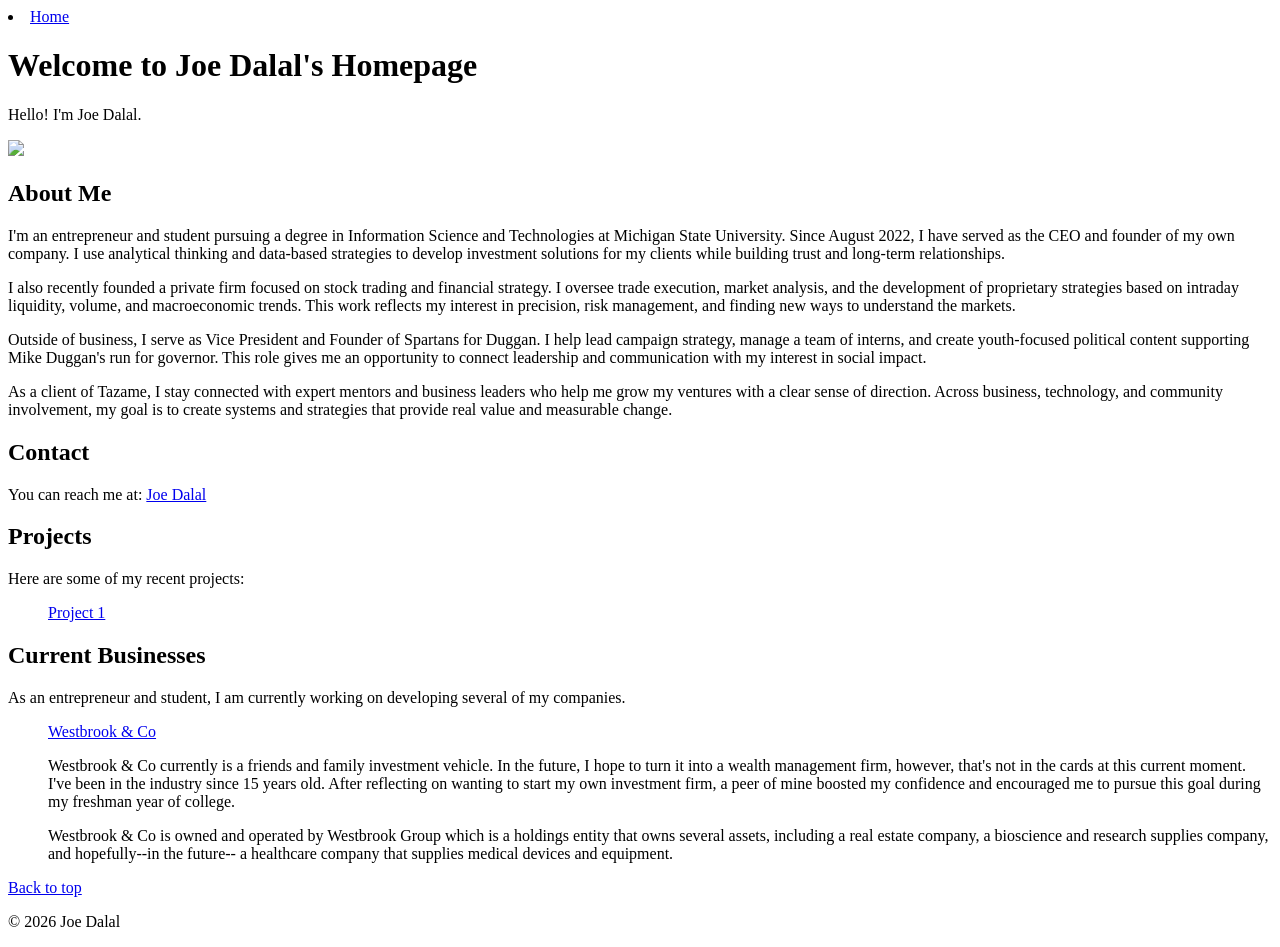
==== index.html @ c8219508 "Add index.html file with initial portfolio content and structure. Netlify doesnt read files in folde" ====
<!DOCTYPE html>
<html lang="en">
<head>
    <meta charset="UTF-8">
    <meta name="viewport" content="width=device-width, initial-scale=1.0">
    <meta name="description" content="Joseph Dalal's student portfolio, featuring web design coursework and projects.">
    <title>Joe Dalal - Homepage</title>
</head>
<body>
    <header>
        <nav class="nav" id="intro">
            <div class="nav navbar">
                <div class="nav navbar links">
                    <li><a href="index.html">Home</a></li>
                </div>
            </div>
        </nav>

        <h1>Welcome to Joe Dalal's Homepage</h1>
    </header>

    <main>
        <section>
            <p>Hello! I'm Joe Dalal.</p>
            <img src="https://media.licdn.com/dms/image/v2/D5603AQGx5JPqGQm-_g/profile-displayphoto-shrink_200_200/profile-displayphoto-shrink_200_200/0/1701461171084?e=2147483647&v=beta&t=WghY-VVhK-2vonk13l8CIzff0tDoxIor9xdlxPy_VSw" />
            <div class="about">
                <h1>About Me</h1>
                <p>I'm an entrepreneur and student pursuing a degree in Information Science and Technologies at Michigan State University. Since <time datetime="2022-08">August 2022</time>, I have served as the CEO and founder of my own company. I use analytical thinking and data-based strategies to develop investment solutions for my clients while building trust and long-term relationships.</p>
                <p>I also recently founded a private firm focused on stock trading and financial strategy. I oversee trade execution, market analysis, and the development of proprietary strategies based on intraday liquidity, volume, and macroeconomic trends. This work reflects my interest in precision, risk management, and finding new ways to understand the markets.</p>
                <p>Outside of business, I serve as Vice President and Founder of Spartans for Duggan. I help lead campaign strategy, manage a team of interns, and create youth-focused political content supporting Mike Duggan's run for governor. This role gives me an opportunity to connect leadership and communication with my interest in social impact.</p>
                <p>As a client of Tazame, I stay connected with expert mentors and business leaders who help me grow my ventures with a clear sense of direction. Across business, technology, and community involvement, my goal is to create systems and strategies that provide real value and measurable change.</p>      
            </div>
        </section>

        <section>
            <h2>Contact</h2>
            <p>You can reach me at: <a href="https://linkedin.com/in/joedalal">Joe Dalal</a></p>
        </section>

        <section aria-labelledby="project-heading">
            <h2>Projects</h2>
            <p>Here are some of my recent projects:</p>
            <ul>
                <article>
                    <p><a href="https://joedalal.netlify.app">Project 1</a></p>
                </article>
            </ul>
        </section>

        <section aria-labelledby="business-heading">
            <h2>Current Businesses</h2>
            <p>As an entrepreneur and student, I am currently working on developing several of my companies.</p>
            <ul>
                <article>
                    <p><a href="https://westbrookfund.com">Westbrook & Co</a></p>
                    <p>Westbrook & Co currently is a friends and family investment vehicle. In the future, I hope to turn it into a wealth management firm, however, that's not in the cards at this current moment. I've been in the industry since 15 years old. After reflecting on wanting to start my own investment firm, a peer of mine boosted my confidence and encouraged me to pursue this goal during my freshman year of college.</p>
                    <p>Westbrook & Co is owned and operated by Westbrook Group which is a holdings entity that owns several assets, including a real estate company, a bioscience and research supplies company, and hopefully--in the future-- a healthcare company that supplies medical devices and equipment. </p>
                </article>
            </ul>
        </section>
    </main> 


    <footer>
        <p><a href="#intro">Back to top</a></p>
        <p>&copy; 2026 Joe Dalal</p>
    </footer>
</body>
</html>
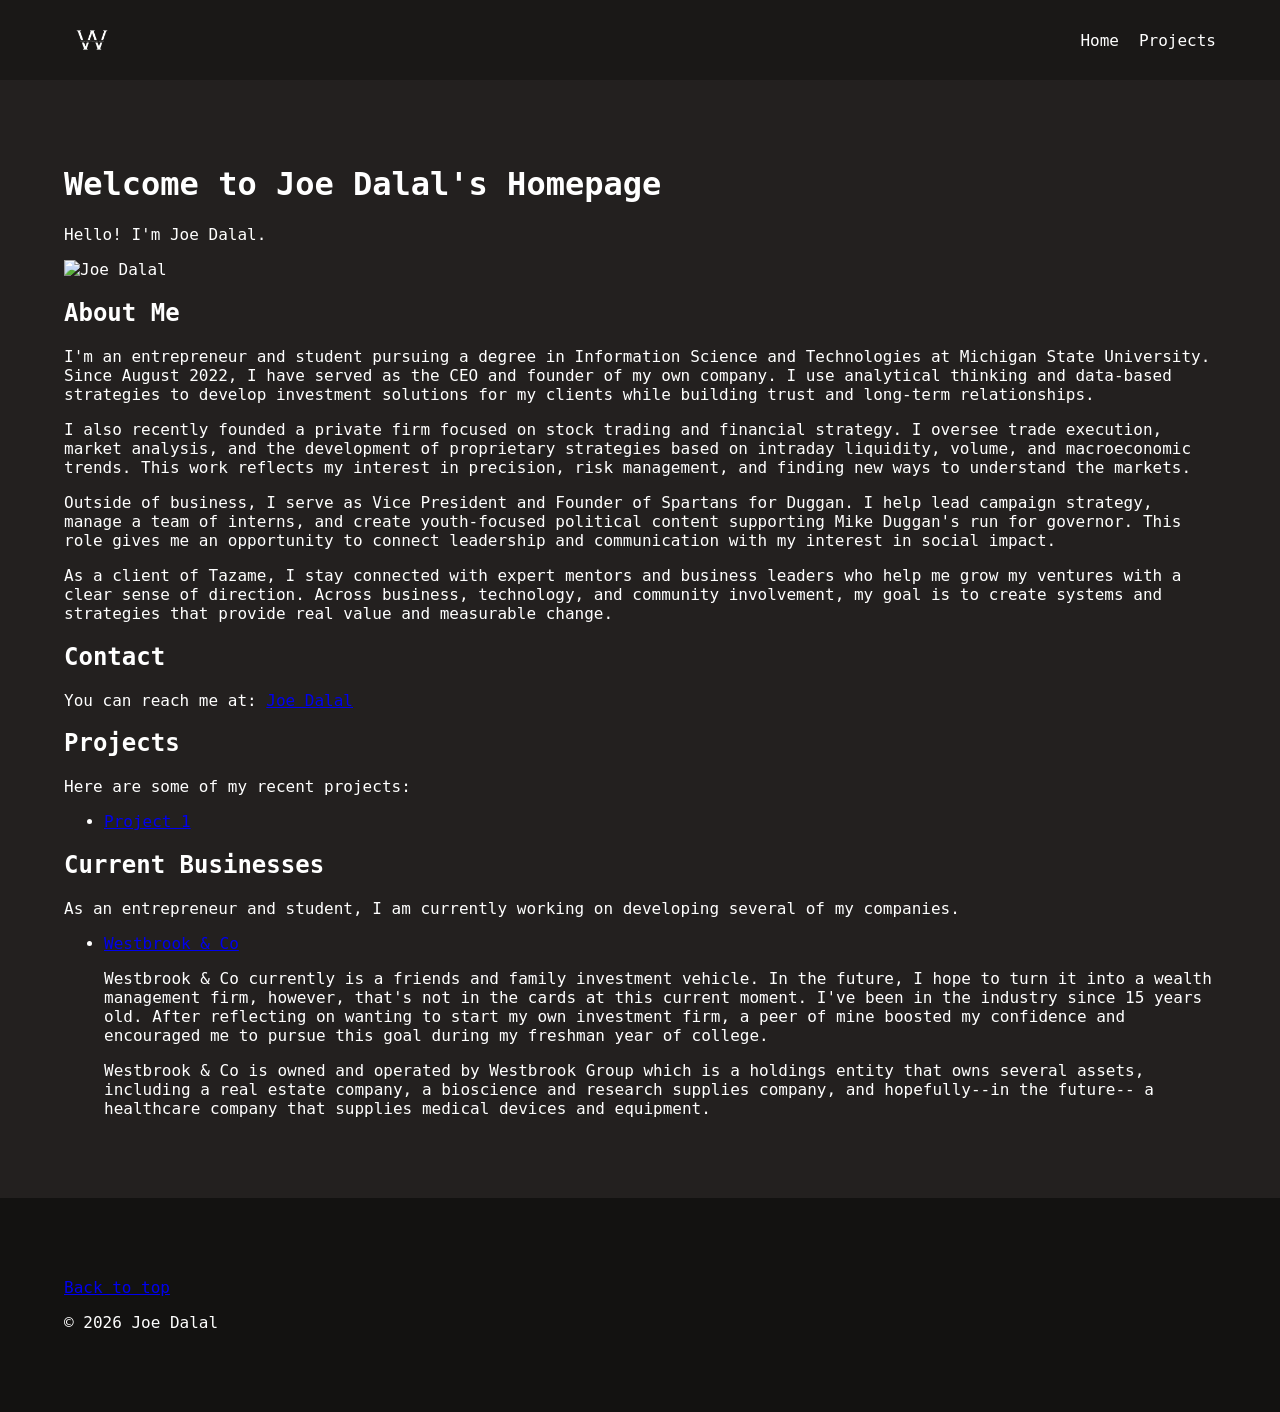
==== commit 53f2330e: "Refactor code structure for improved readability and maintainability" ====
--- a/index.html
+++ b/index.html
@@ -4,27 +4,30 @@
     <meta charset="UTF-8">
     <meta name="viewport" content="width=device-width, initial-scale=1.0">
     <meta name="description" content="Joseph Dalal's student portfolio, featuring web design coursework and projects.">
+    <link rel="stylesheet" href="web/css/global.css">
     <title>Joe Dalal - Homepage</title>
 </head>
 <body>
     <header>
-        <nav class="nav" id="intro">
-            <div class="nav navbar">
-                <div class="nav navbar links">
-                    <li><a href="index.html">Home</a></li>
-                </div>
+        <nav id="intro">
+            <div class="logo">
+                <img alt="Joe Dalal logo" src="public/assets/branding/logo.png" />
+            </div>
+            <div class="nav links">
+                <span onClick="location.href='index.html'">Home</span>
+                <span onClick="location.href='#projects'">Projects</span>
             </div>
         </nav>
-
-        <h1>Welcome to Joe Dalal's Homepage</h1>
     </header>
 
-    <main>
+            
+    <main>  
+        <h1>Welcome to Joe Dalal's Homepage</h1>
         <section>
             <p>Hello! I'm Joe Dalal.</p>
-            <img src="https://media.licdn.com/dms/image/v2/D5603AQGx5JPqGQm-_g/profile-displayphoto-shrink_200_200/profile-displayphoto-shrink_200_200/0/1701461171084?e=2147483647&v=beta&t=WghY-VVhK-2vonk13l8CIzff0tDoxIor9xdlxPy_VSw" />
+            <img alt="Joe Dalal" src="https://media.licdn.com/dms/image/v2/D5603AQGx5JPqGQm-_g/profile-displayphoto-shrink_200_200/profile-displayphoto-shrink_200_200/0/1701461171084?e=2147483647&v=beta&t=WghY-VVhK-2vonk13l8CIzff0tDoxIor9xdlxPy_VSw" />
             <div class="about">
-                <h1>About Me</h1>
+                <h2>About Me</h2>
                 <p>I'm an entrepreneur and student pursuing a degree in Information Science and Technologies at Michigan State University. Since <time datetime="2022-08">August 2022</time>, I have served as the CEO and founder of my own company. I use analytical thinking and data-based strategies to develop investment solutions for my clients while building trust and long-term relationships.</p>
                 <p>I also recently founded a private firm focused on stock trading and financial strategy. I oversee trade execution, market analysis, and the development of proprietary strategies based on intraday liquidity, volume, and macroeconomic trends. This work reflects my interest in precision, risk management, and finding new ways to understand the markets.</p>
                 <p>Outside of business, I serve as Vice President and Founder of Spartans for Duggan. I help lead campaign strategy, manage a team of interns, and create youth-focused political content supporting Mike Duggan's run for governor. This role gives me an opportunity to connect leadership and communication with my interest in social impact.</p>
@@ -40,23 +43,22 @@
         <section aria-labelledby="project-heading">
             <h2>Projects</h2>
             <p>Here are some of my recent projects:</p>
-            <ul>
                 <article>
-                    <p><a href="https://joedalal.netlify.app">Project 1</a></p>
+                    <ul><li><a href="https://joedalal.netlify.app">Project 1</a></li></ul>
                 </article>
-            </ul>
+
         </section>
 
-        <section aria-labelledby="business-heading">
+        <section aria-labelledby="business-heading" id="projects">
             <h2>Current Businesses</h2>
             <p>As an entrepreneur and student, I am currently working on developing several of my companies.</p>
-            <ul>
                 <article>
-                    <p><a href="https://westbrookfund.com">Westbrook & Co</a></p>
-                    <p>Westbrook & Co currently is a friends and family investment vehicle. In the future, I hope to turn it into a wealth management firm, however, that's not in the cards at this current moment. I've been in the industry since 15 years old. After reflecting on wanting to start my own investment firm, a peer of mine boosted my confidence and encouraged me to pursue this goal during my freshman year of college.</p>
-                    <p>Westbrook & Co is owned and operated by Westbrook Group which is a holdings entity that owns several assets, including a real estate company, a bioscience and research supplies company, and hopefully--in the future-- a healthcare company that supplies medical devices and equipment. </p>
+                    <ul><li>
+                        <p><a href="https://westbrookfund.com">Westbrook & Co</a></p>
+                        <p>Westbrook & Co currently is a friends and family investment vehicle. In the future, I hope to turn it into a wealth management firm, however, that's not in the cards at this current moment. I've been in the industry since 15 years old. After reflecting on wanting to start my own investment firm, a peer of mine boosted my confidence and encouraged me to pursue this goal during my freshman year of college.</p>
+                        <p>Westbrook & Co is owned and operated by Westbrook Group which is a holdings entity that owns several assets, including a real estate company, a bioscience and research supplies company, and hopefully--in the future-- a healthcare company that supplies medical devices and equipment. </p>
+                    </li></ul>
                 </article>
-            </ul>
         </section>
     </main> 
 
--- a/web/css/global.css
+++ b/web/css/global.css
@@ -0,0 +1,45 @@
+body {
+    background-color: #23201f;
+    color: white;
+    margin: 0;
+    font-family: 'Monospace', sans-serif;
+}
+
+main {
+    padding: 5%;
+}
+
+footer {
+    padding: 5%;
+    background-color: #131211;
+}
+
+nav {
+    background-color: #1a1817;
+    display: flex;
+    height: 80px;
+    justify-content: space-between;
+    padding: 0 5%;
+    align-items: center;
+}
+
+.logo img {
+    display: block;
+    height: 56px;
+    width: auto;
+}
+
+.nav.links {
+    display: flex;
+    justify-content: space-between;
+    gap: 20px;
+    color: white;
+}
+
+.nav.links span:hover {
+    color: #56504e;
+}
+
+.nav.links span {
+    cursor: pointer;
+}
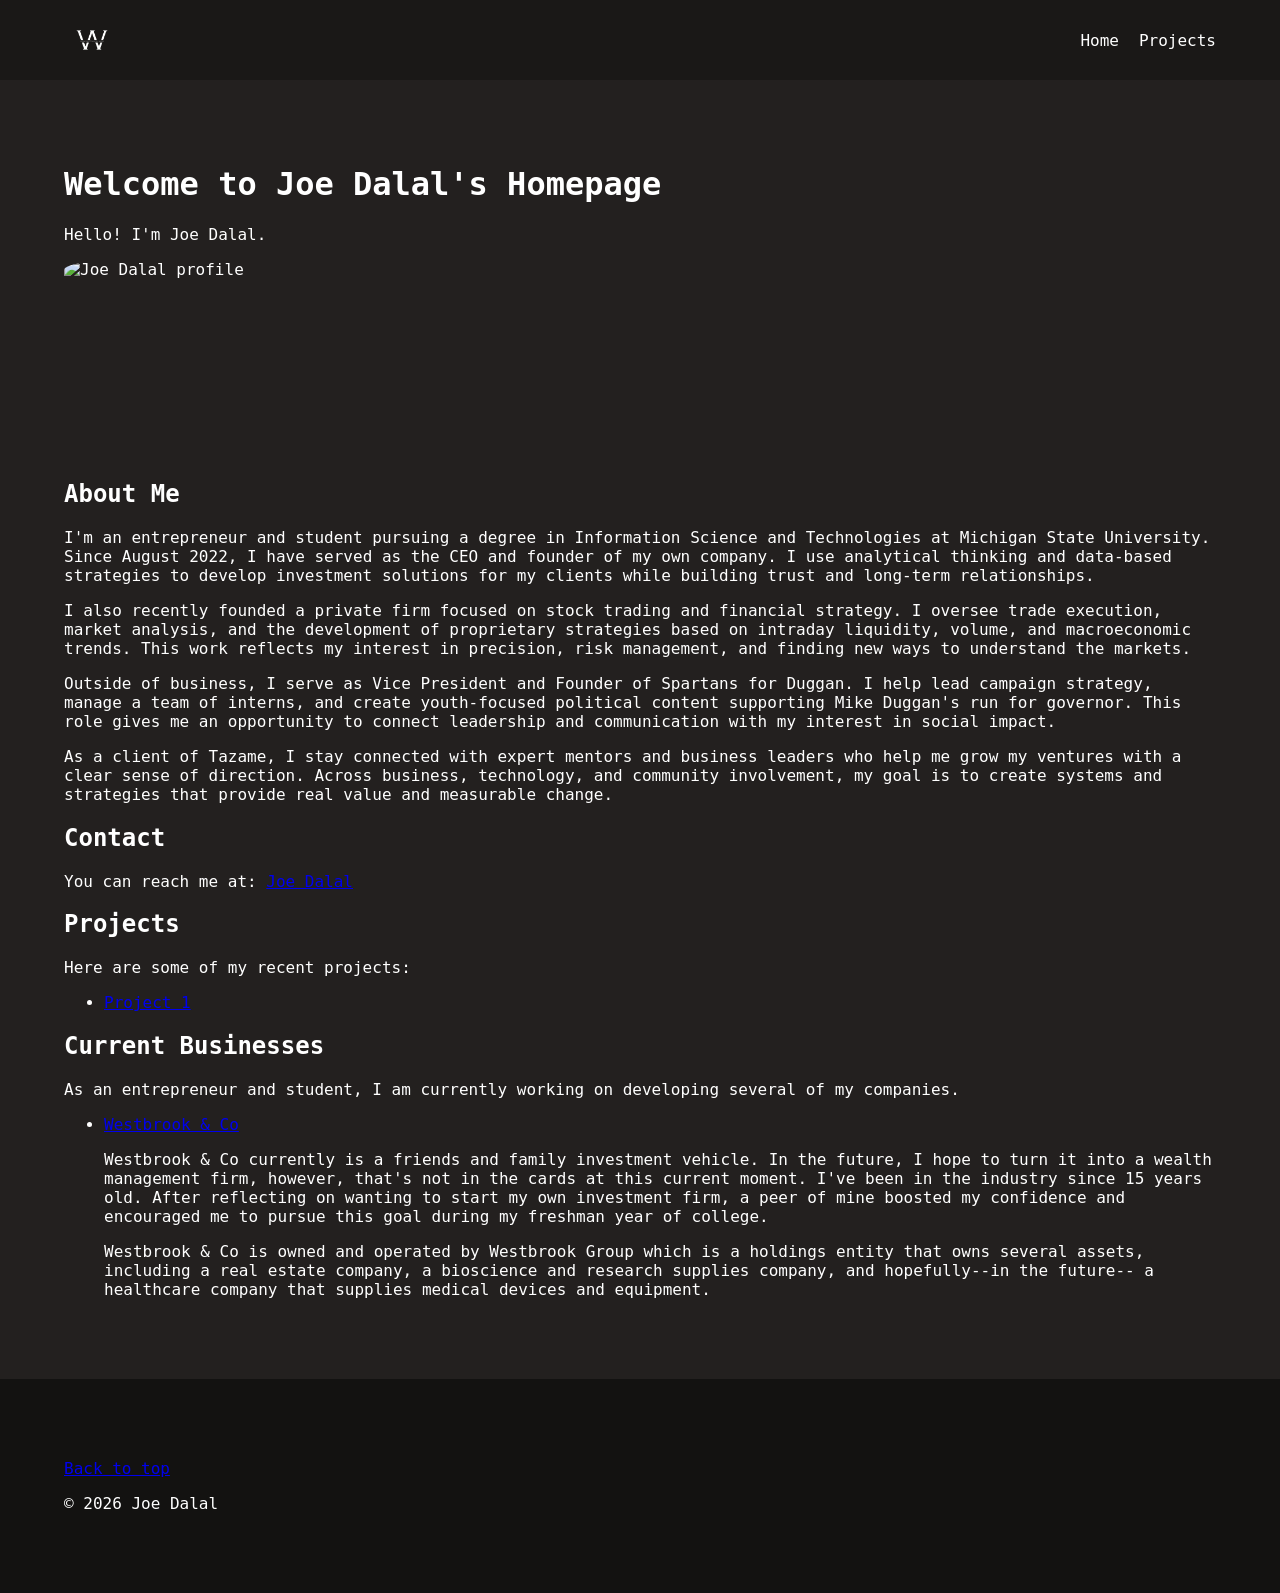
==== commit e737f221: "Enhance portfolio layout and improved profile image styling" ====
--- a/index.html
+++ b/index.html
@@ -25,7 +25,9 @@
         <h1>Welcome to Joe Dalal's Homepage</h1>
         <section>
             <p>Hello! I'm Joe Dalal.</p>
-            <img alt="Joe Dalal" src="https://media.licdn.com/dms/image/v2/D5603AQGx5JPqGQm-_g/profile-displayphoto-shrink_200_200/profile-displayphoto-shrink_200_200/0/1701461171084?e=2147483647&v=beta&t=WghY-VVhK-2vonk13l8CIzff0tDoxIor9xdlxPy_VSw" />
+            <div class="profile">
+                <img alt="Joe Dalal profile" src="https://media.licdn.com/dms/image/v2/D5603AQGx5JPqGQm-_g/profile-displayphoto-shrink_200_200/profile-displayphoto-shrink_200_200/0/1701461171084?e=2147483647&v=beta&t=WghY-VVhK-2vonk13l8CIzff0tDoxIor9xdlxPy_VSw" />
+            </div>
             <div class="about">
                 <h2>About Me</h2>
                 <p>I'm an entrepreneur and student pursuing a degree in Information Science and Technologies at Michigan State University. Since <time datetime="2022-08">August 2022</time>, I have served as the CEO and founder of my own company. I use analytical thinking and data-based strategies to develop investment solutions for my clients while building trust and long-term relationships.</p>
--- a/web/css/global.css
+++ b/web/css/global.css
@@ -29,6 +29,13 @@
     width: auto;
 }
 
+.profile img {
+    display: block;
+    height: 200px;
+    width: auto;
+    border-radius: 5%;
+}
+
 .nav.links {
     display: flex;
     justify-content: space-between;
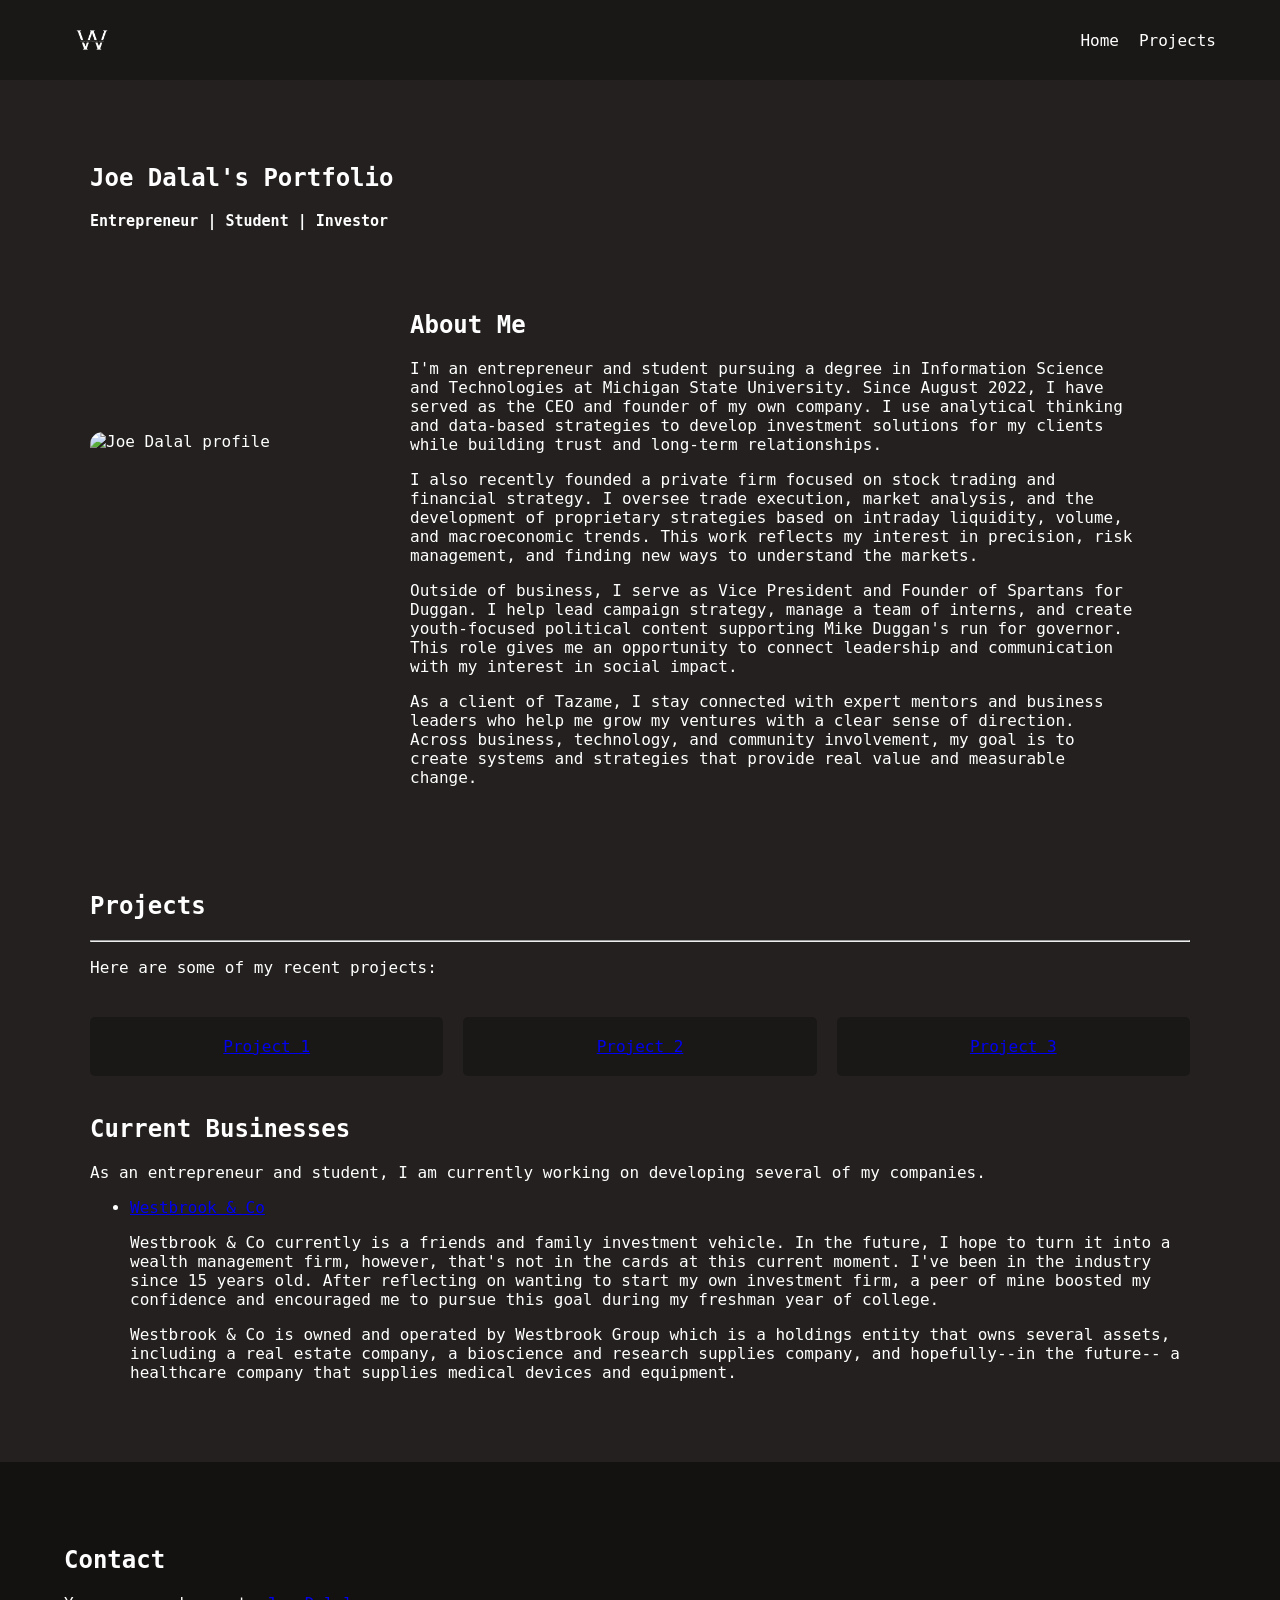
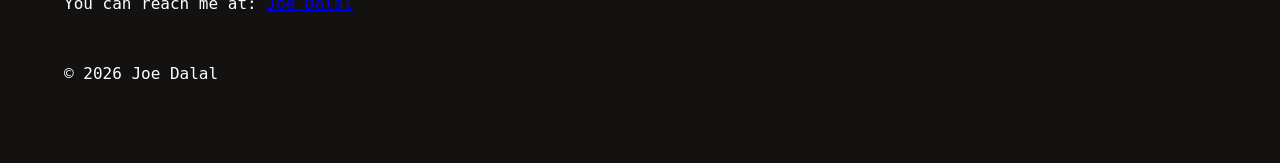
==== commit e50600e9: "Implement responsive design improvements and enhance layout structure in portfolio" ====
--- a/index.html
+++ b/index.html
@@ -22,9 +22,13 @@
 
             
     <main>  
-        <h1>Welcome to Joe Dalal's Homepage</h1>
-        <section>
-            <p>Hello! I'm Joe Dalal.</p>
+        <section class="hometitle">
+            <h1>Joe Dalal's Portfolio</h1>
+            <h2>Entrepreneur | Student | Investor</h2>
+            <br />
+        </section>
+
+        <section class="aboutgrid">
             <div class="profile">
                 <img alt="Joe Dalal profile" src="https://media.licdn.com/dms/image/v2/D5603AQGx5JPqGQm-_g/profile-displayphoto-shrink_200_200/profile-displayphoto-shrink_200_200/0/1701461171084?e=2147483647&v=beta&t=WghY-VVhK-2vonk13l8CIzff0tDoxIor9xdlxPy_VSw" />
             </div>
@@ -37,18 +41,28 @@
             </div>
         </section>
 
-        <section>
-            <h2>Contact</h2>
-            <p>You can reach me at: <a href="https://linkedin.com/in/joedalal">Joe Dalal</a></p>
-        </section>
 
         <section aria-labelledby="project-heading">
+            <br />
             <h2>Projects</h2>
+            <hr />
             <p>Here are some of my recent projects:</p>
-                <article>
-                    <ul><li><a href="https://joedalal.netlify.app">Project 1</a></li></ul>
-                </article>
 
+            <div class="projectsgrid">
+                <span class="projectsgrid grid1">
+                    <a href="https://joedalal.netlify.app">Project 1</a>
+                </span>
+
+                <span class="projectsgrid grid2">
+                    <a href="https://joedalal.netlify.app">Project 2</a>
+                </span>
+
+                <span class="projectsgrid grid3">
+                    <a href="https://joedalal.netlify.app">Project 3</a>
+                </span>
+            </div>
+            <br />
+            
         </section>
 
         <section aria-labelledby="business-heading" id="projects">
@@ -66,7 +80,11 @@
 
 
     <footer>
-        <p><a href="#intro">Back to top</a></p>
+                <section>
+            <h2>Contact</h2>
+            <p>You can reach me at: <a href="https://linkedin.com/in/joedalal">Joe Dalal</a></p>
+        </section>
+        <br />
         <p>&copy; 2026 Joe Dalal</p>
     </footer>
 </body>
--- a/web/css/global.css
+++ b/web/css/global.css
@@ -7,6 +7,8 @@
 
 main {
     padding: 5%;
+    max-width: 1100px;
+    margin:auto;
 }
 
 footer {
@@ -31,8 +33,9 @@
 
 .profile img {
     display: block;
-    height: 200px;
+    height: 250px;
     width: auto;
+    max-width: 100%;
     border-radius: 5%;
 }
 
@@ -50,3 +53,46 @@
 .nav.links span {
     cursor: pointer;
 }
+
+.projectsgrid {
+    display: grid;
+    grid-template-columns: repeat(auto-fit, minmax(200px, 1fr));
+    gap: 20px;
+    margin-top: 20px;
+    justify-content: center;    
+}
+
+.projectsgrid span {
+    background-color: #1a1817;
+    padding: 20px;
+    border-radius: 5px;
+    text-align: center;
+}
+
+.aboutgrid {
+    display: grid;
+    grid-template-columns: 1fr;
+    gap: 20px;
+
+}
+
+.about {
+    padding: 50px;
+}
+
+.about h2 {
+    margin-top: 0;
+}
+.profile {
+    align-self: center;
+}
+
+.hometitle h2 {
+    font-size: 15px;
+}
+
+@media (min-width: 768px) {
+    .aboutgrid {
+        grid-template-columns: 250px 1fr;
+    }
+}
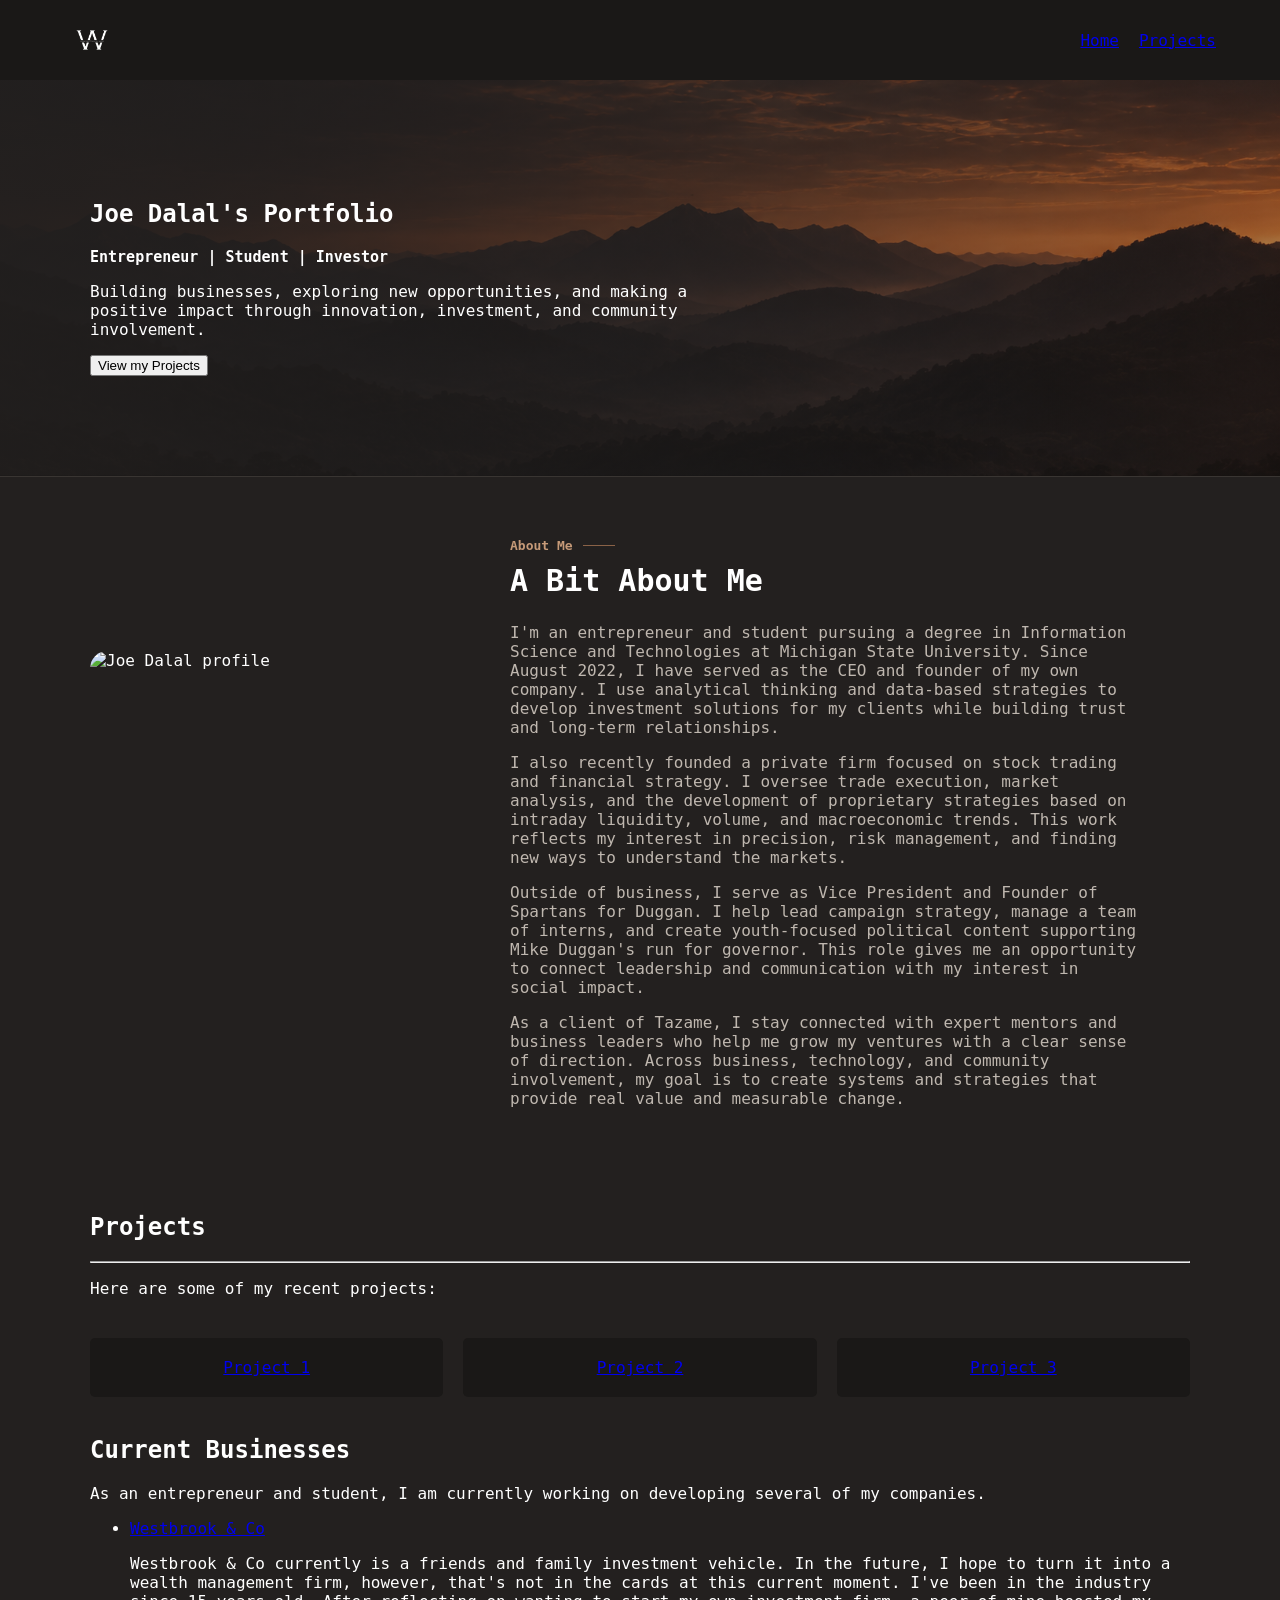
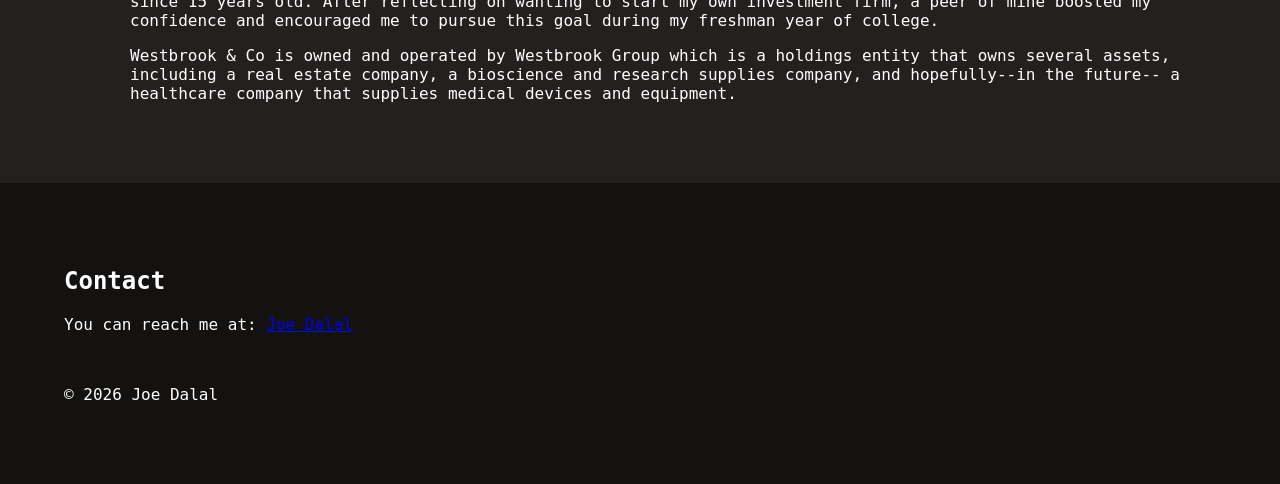
==== commit b110be80: "Refactor code structure for improved readability and maintainability" ====
--- a/index.html
+++ b/index.html
@@ -11,29 +11,32 @@
     <header>
         <nav id="intro">
             <div class="logo">
-                <img alt="Joe Dalal logo" src="public/assets/branding/logo.png" />
+                <img alt="Joe Dalal logo" src="public/branding/logo.png" />
             </div>
-            <div class="nav links">
-                <span onClick="location.href='index.html'">Home</span>
-                <span onClick="location.href='#projects'">Projects</span>
-            </div>
+                <div class="nav links">
+                    <a href="index.html">Home</a>
+                    <a href="#projects">Projects</a>
+                </div>
         </nav>
     </header>
 
+    <section class="hometitle">
+        <div class="homecontent">
+            <h1>Joe Dalal's Portfolio</h1>
+            <h2>Entrepreneur | Student | Investor</h2>
+            <p class="titleabout">Building businesses, exploring new opportunities, and making a positive impact through innovation, investment, and community involvement.</p>
+            <button onClick="location.href='https://linkedin.com/in/joedalal'">View my Projects</button>
+        </div>  
+    </section>
             
     <main>  
-        <section class="hometitle">
-            <h1>Joe Dalal's Portfolio</h1>
-            <h2>Entrepreneur | Student | Investor</h2>
-            <br />
-        </section>
-
         <section class="aboutgrid">
             <div class="profile">
                 <img alt="Joe Dalal profile" src="https://media.licdn.com/dms/image/v2/D5603AQGx5JPqGQm-_g/profile-displayphoto-shrink_200_200/profile-displayphoto-shrink_200_200/0/1701461171084?e=2147483647&v=beta&t=WghY-VVhK-2vonk13l8CIzff0tDoxIor9xdlxPy_VSw" />
             </div>
             <div class="about">
-                <h2>About Me</h2>
+                <h1>About Me <hr /></h1>
+                <h2>A Bit About Me</h2>
                 <p>I'm an entrepreneur and student pursuing a degree in Information Science and Technologies at Michigan State University. Since <time datetime="2022-08">August 2022</time>, I have served as the CEO and founder of my own company. I use analytical thinking and data-based strategies to develop investment solutions for my clients while building trust and long-term relationships.</p>
                 <p>I also recently founded a private firm focused on stock trading and financial strategy. I oversee trade execution, market analysis, and the development of proprietary strategies based on intraday liquidity, volume, and macroeconomic trends. This work reflects my interest in precision, risk management, and finding new ways to understand the markets.</p>
                 <p>Outside of business, I serve as Vice President and Founder of Spartans for Duggan. I help lead campaign strategy, manage a team of interns, and create youth-focused political content supporting Mike Duggan's run for governor. This role gives me an opportunity to connect leadership and communication with my interest in social impact.</p>
@@ -42,9 +45,10 @@
         </section>
 
 
+
         <section aria-labelledby="project-heading">
             <br />
-            <h2>Projects</h2>
+            <h2 id="project-heading">Projects</h2>
             <hr />
             <p>Here are some of my recent projects:</p>
 
@@ -65,8 +69,9 @@
             
         </section>
 
+
         <section aria-labelledby="business-heading" id="projects">
-            <h2>Current Businesses</h2>
+            <h2 id="business-heading">Current Businesses</h2>
             <p>As an entrepreneur and student, I am currently working on developing several of my companies.</p>
                 <article>
                     <ul><li>
--- a/web/css/global.css
+++ b/web/css/global.css
@@ -1,23 +1,30 @@
+
+/* Background Colors
+background-color: #121110;
+background-color: #1A1817;
+background-color: #23201F;
+
+/* Accent Colors
+color: #8A6247;
+color: #C69A78; */
+
+/* Text Colors 
+color: #F4F1EC;
+color: #BFB7AF;
+color: #6E6863; */
+
+
 body {
-    background-color: #23201f;
+    background-color: #23201F;
     color: white;
     margin: 0;
     font-family: 'Monospace', sans-serif;
 }
 
-main {
-    padding: 5%;
-    max-width: 1100px;
-    margin:auto;
-}
 
-footer {
-    padding: 5%;
-    background-color: #131211;
-}
-
+/* NAVBAR */
 nav {
-    background-color: #1a1817;
+    background-color: #1A1817;
     display: flex;
     height: 80px;
     justify-content: space-between;
@@ -29,14 +36,6 @@
     display: block;
     height: 56px;
     width: auto;
-}
-
-.profile img {
-    display: block;
-    height: 250px;
-    width: auto;
-    max-width: 100%;
-    border-radius: 5%;
 }
 
 .nav.links {
@@ -52,6 +51,55 @@
 
 .nav.links span {
     cursor: pointer;
+}
+
+
+
+/* FOOTER */
+footer {
+    padding: 5%;
+    background-color: #131211;
+}
+
+
+
+/* TITLE CONTENT */
+.hometitle {
+    background-image: linear-gradient(
+        90deg,
+        rgba(35, 32, 31, 0.9),
+        rgba(35, 32, 31, 0.4)
+    ), url("../../public/assets/homeimage.png");
+    background-size: cover;
+    background-position: center;
+    padding: 100px 5%;
+    border-bottom: 1px solid #393532;
+}
+
+.homecontent {
+    max-width: 1100px;
+    margin: auto;
+}
+
+.homecontent p {
+    max-width: 600px;
+}
+
+
+/* MAIN CONTENT */
+main {
+    padding: 0 5% 5%;
+    max-width: 1100px;
+    margin:auto;
+}
+
+
+.profile img {
+    display: block;
+    height: 350px;
+    width: auto;
+    max-width: 100%;
+    border-radius: 5%;
 }
 
 .projectsgrid {
@@ -80,8 +128,29 @@
     padding: 50px;
 }
 
+.about p {
+    color: #BFB7AF;
+}
+
+.about h1 {
+    display: flex;
+    align-items: center;
+    gap: 10px;
+    font-size: 13px;
+    color: #C69A78;
+}
+.about h1 hr {
+    width: 32px;
+    margin: 0;
+    border: 0;
+    border-top: 1px solid #56504e;
+    border-color: #8A6247;
+}
+
 .about h2 {
     margin-top: 0;
+    font-size: 30px;
+    
 }
 .profile {
     align-self: center;
@@ -91,8 +160,11 @@
     font-size: 15px;
 }
 
+
+/* MOBILE OPTIMIZATION */
+
 @media (min-width: 768px) {
     .aboutgrid {
-        grid-template-columns: 250px 1fr;
+        grid-template-columns: 350px 1fr;
     }
 }
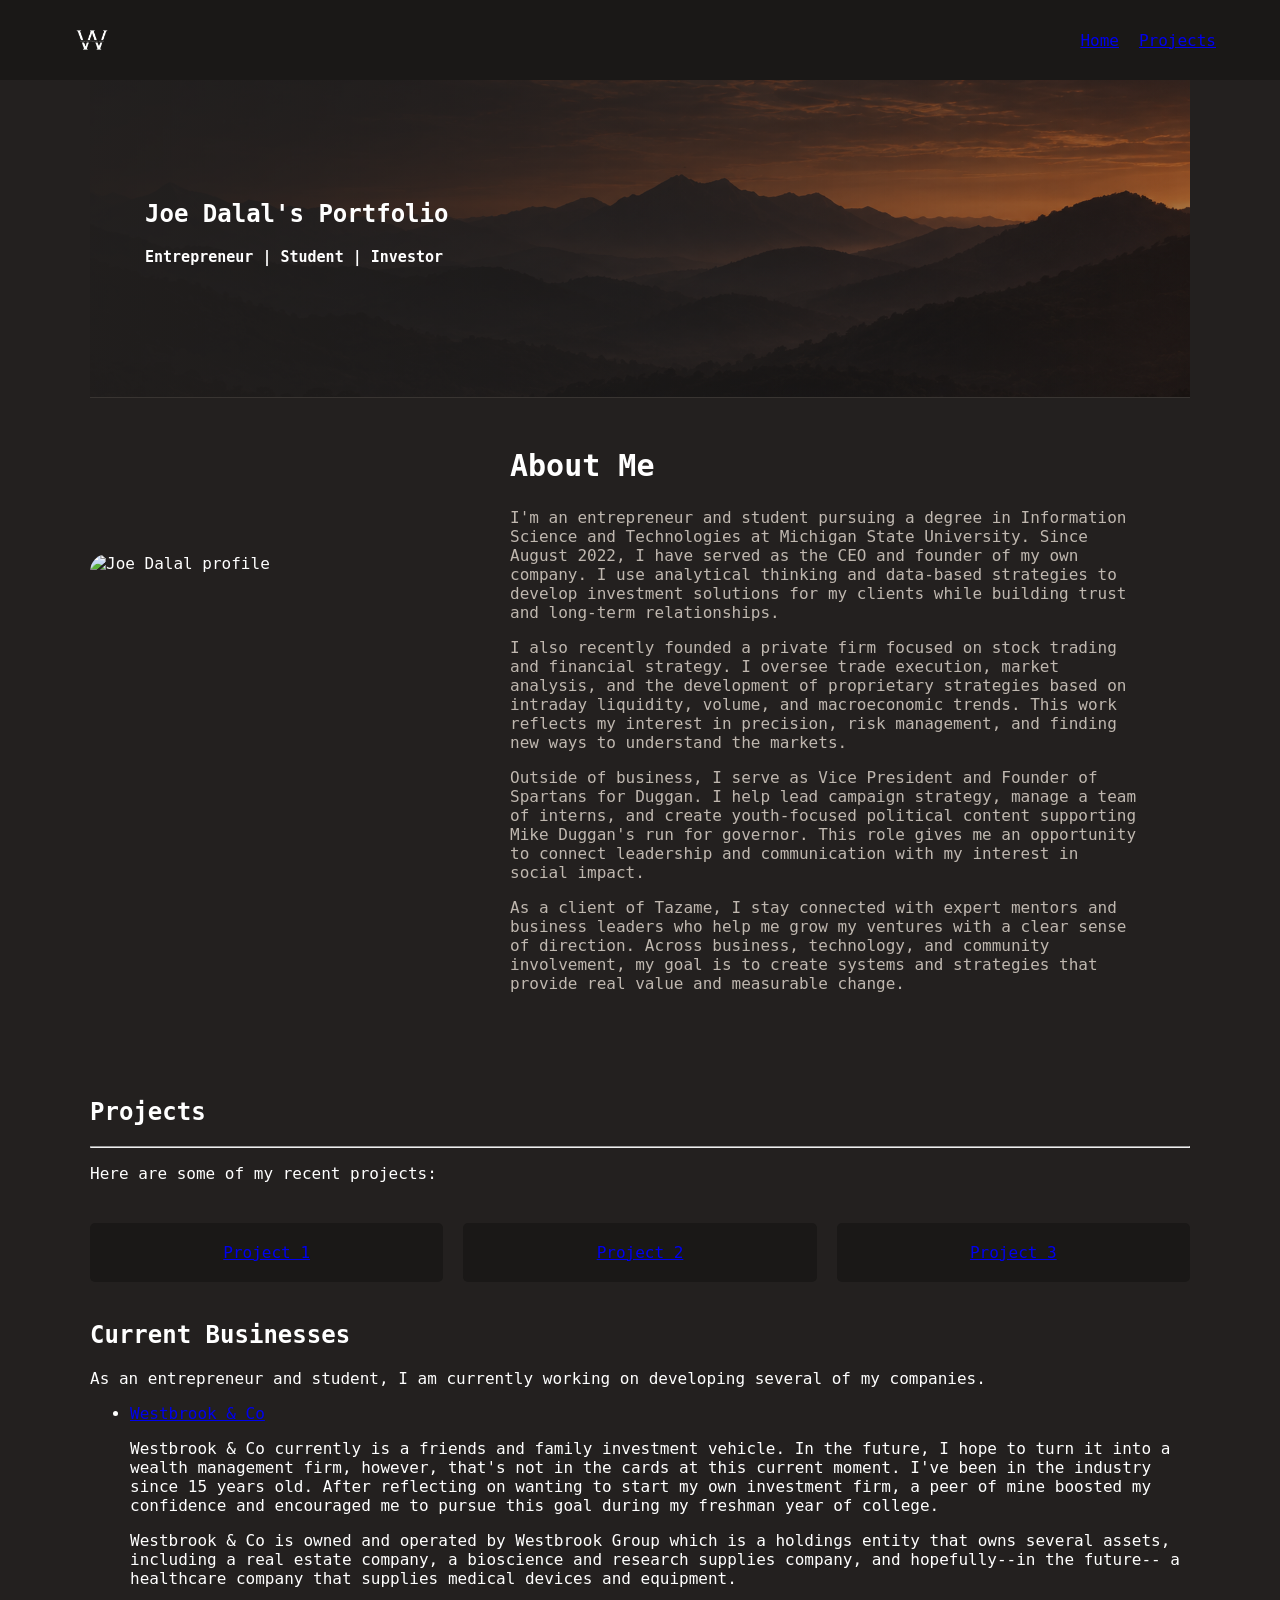
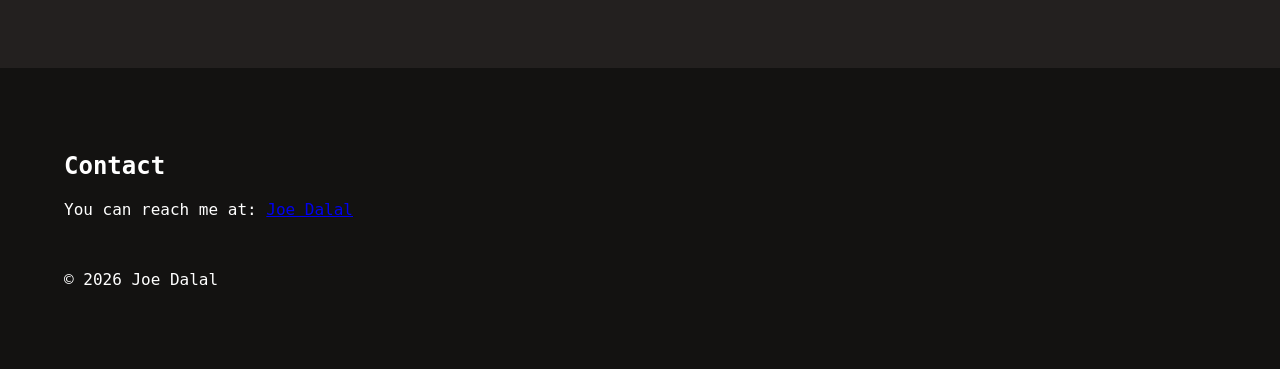
==== commit 0c05bb06: "Reverted" ====
--- a/index.html
+++ b/index.html
@@ -11,36 +11,33 @@
     <header>
         <nav id="intro">
             <div class="logo">
-                <img alt="Joe Dalal logo" src="public/branding/logo.png" />
+                <img alt="Joe Dalal logo" src="public/assets/branding/logo.png" />
             </div>
-                <div class="nav links">
-                    <a href="index.html">Home</a>
-                    <a href="#projects">Projects</a>
-                </div>
+              <div class="nav links">
+                  <a href="index.html">Home</a>
+                  <a href="#projects">Projects</a>
+              </div>
         </nav>
     </header>
 
-    <section class="hometitle">
-        <div class="homecontent">
+
+    <main>
+        <section class="hometitle">
             <h1>Joe Dalal's Portfolio</h1>
             <h2>Entrepreneur | Student | Investor</h2>
-            <p class="titleabout">Building businesses, exploring new opportunities, and making a positive impact through innovation, investment, and community involvement.</p>
-            <button onClick="location.href='https://linkedin.com/in/joedalal'">View my Projects</button>
-        </div>  
-    </section>
-            
-    <main>  
+            <br />
+        </section>
+
         <section class="aboutgrid">
             <div class="profile">
                 <img alt="Joe Dalal profile" src="https://media.licdn.com/dms/image/v2/D5603AQGx5JPqGQm-_g/profile-displayphoto-shrink_200_200/profile-displayphoto-shrink_200_200/0/1701461171084?e=2147483647&v=beta&t=WghY-VVhK-2vonk13l8CIzff0tDoxIor9xdlxPy_VSw" />
             </div>
             <div class="about">
-                <h1>About Me <hr /></h1>
-                <h2>A Bit About Me</h2>
+                <h2>About Me</h2>
                 <p>I'm an entrepreneur and student pursuing a degree in Information Science and Technologies at Michigan State University. Since <time datetime="2022-08">August 2022</time>, I have served as the CEO and founder of my own company. I use analytical thinking and data-based strategies to develop investment solutions for my clients while building trust and long-term relationships.</p>
                 <p>I also recently founded a private firm focused on stock trading and financial strategy. I oversee trade execution, market analysis, and the development of proprietary strategies based on intraday liquidity, volume, and macroeconomic trends. This work reflects my interest in precision, risk management, and finding new ways to understand the markets.</p>
                 <p>Outside of business, I serve as Vice President and Founder of Spartans for Duggan. I help lead campaign strategy, manage a team of interns, and create youth-focused political content supporting Mike Duggan's run for governor. This role gives me an opportunity to connect leadership and communication with my interest in social impact.</p>
-                <p>As a client of Tazame, I stay connected with expert mentors and business leaders who help me grow my ventures with a clear sense of direction. Across business, technology, and community involvement, my goal is to create systems and strategies that provide real value and measurable change.</p>      
+                <p>As a client of Tazame, I stay connected with expert mentors and business leaders who help me grow my ventures with a clear sense of direction. Across business, technology, and community involvement, my goal is to create systems and strategies that provide real value and measurable change.</p>
             </div>
         </section>
 
@@ -66,7 +63,7 @@
                 </span>
             </div>
             <br />
-            
+
         </section>
 
 
@@ -81,7 +78,7 @@
                     </li></ul>
                 </article>
         </section>
-    </main> 
+    </main>
 
 
     <footer>
@@ -93,4 +90,4 @@
         <p>&copy; 2026 Joe Dalal</p>
     </footer>
 </body>
-</html>+</html>
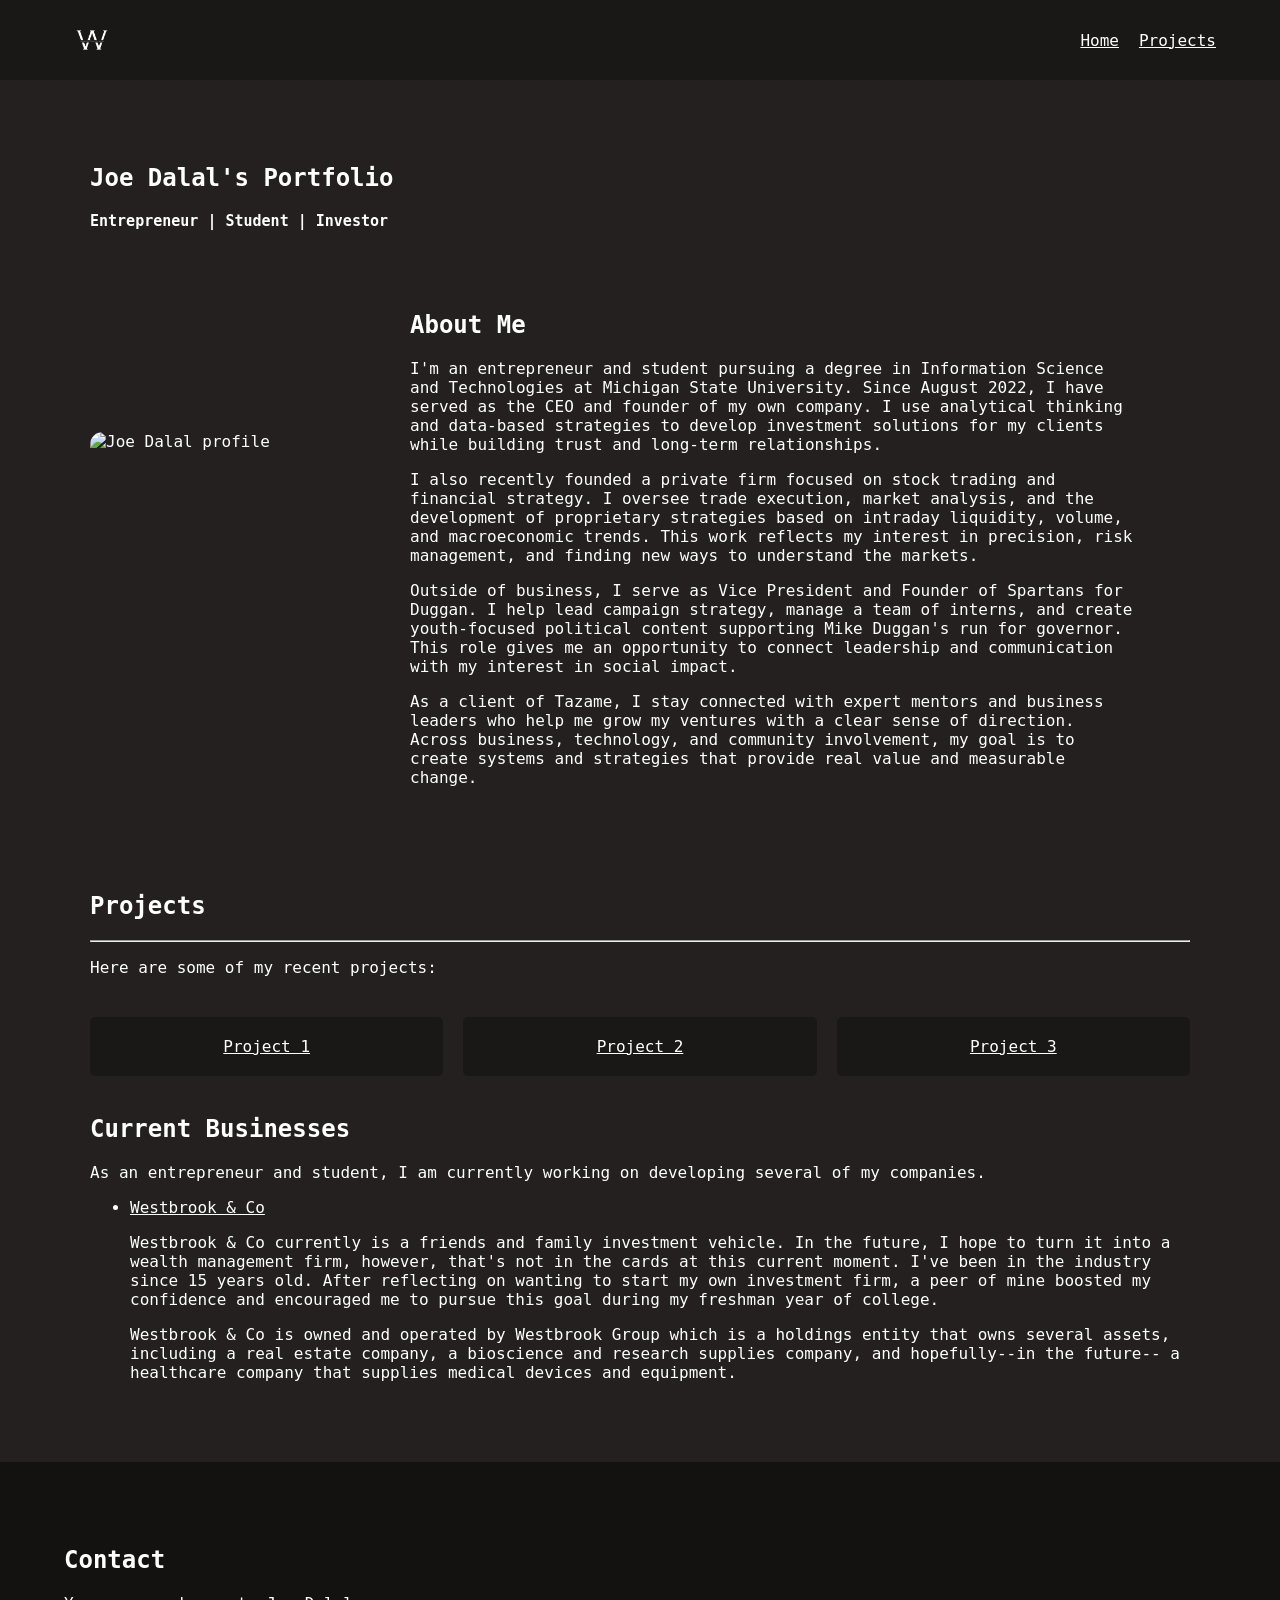
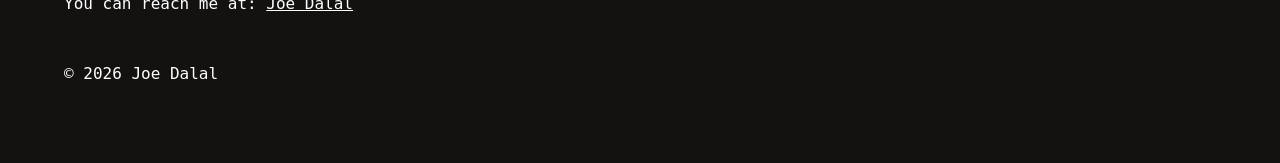
==== commit 3d062300: "Fixed CSS for accessibility" ====
--- a/index.html
+++ b/index.html
@@ -11,7 +11,7 @@
     <header>
         <nav id="intro">
             <div class="logo">
-                <img alt="Joe Dalal logo" src="public/assets/branding/logo.png" />
+                <img alt="Joe Dalal logo" src="public/branding/logo.png" />
             </div>
               <div class="nav links">
                   <a href="index.html">Home</a>
--- a/web/css/global.css
+++ b/web/css/global.css
@@ -13,18 +13,30 @@
 color: #BFB7AF;
 color: #6E6863; */
 
-
 body {
-    background-color: #23201F;
+    background-color: #23201f;
     color: white;
     margin: 0;
     font-family: 'Monospace', sans-serif;
 }
 
+a, a:visited {
+    color: white;
+}
 
-/* NAVBAR */
+main {
+    padding: 5%;
+    max-width: 1100px;
+    margin:auto;
+}
+
+footer {
+    padding: 5%;
+    background-color: #131211;
+}
+
 nav {
-    background-color: #1A1817;
+    background-color: #1a1817;
     display: flex;
     height: 80px;
     justify-content: space-between;
@@ -36,6 +48,14 @@
     display: block;
     height: 56px;
     width: auto;
+}
+
+.profile img {
+    display: block;
+    height: 250px;
+    width: auto;
+    max-width: 100%;
+    border-radius: 5%;
 }
 
 .nav.links {
@@ -51,55 +71,6 @@
 
 .nav.links span {
     cursor: pointer;
-}
-
-
-
-/* FOOTER */
-footer {
-    padding: 5%;
-    background-color: #131211;
-}
-
-
-
-/* TITLE CONTENT */
-.hometitle {
-    background-image: linear-gradient(
-        90deg,
-        rgba(35, 32, 31, 0.9),
-        rgba(35, 32, 31, 0.4)
-    ), url("../../public/assets/homeimage.png");
-    background-size: cover;
-    background-position: center;
-    padding: 100px 5%;
-    border-bottom: 1px solid #393532;
-}
-
-.homecontent {
-    max-width: 1100px;
-    margin: auto;
-}
-
-.homecontent p {
-    max-width: 600px;
-}
-
-
-/* MAIN CONTENT */
-main {
-    padding: 0 5% 5%;
-    max-width: 1100px;
-    margin:auto;
-}
-
-
-.profile img {
-    display: block;
-    height: 350px;
-    width: auto;
-    max-width: 100%;
-    border-radius: 5%;
 }
 
 .projectsgrid {
@@ -128,29 +99,8 @@
     padding: 50px;
 }
 
-.about p {
-    color: #BFB7AF;
-}
-
-.about h1 {
-    display: flex;
-    align-items: center;
-    gap: 10px;
-    font-size: 13px;
-    color: #C69A78;
-}
-.about h1 hr {
-    width: 32px;
-    margin: 0;
-    border: 0;
-    border-top: 1px solid #56504e;
-    border-color: #8A6247;
-}
-
 .about h2 {
     margin-top: 0;
-    font-size: 30px;
-    
 }
 .profile {
     align-self: center;
@@ -160,11 +110,8 @@
     font-size: 15px;
 }
 
-
-/* MOBILE OPTIMIZATION */
-
 @media (min-width: 768px) {
     .aboutgrid {
-        grid-template-columns: 350px 1fr;
+        grid-template-columns: 250px 1fr;
     }
 }
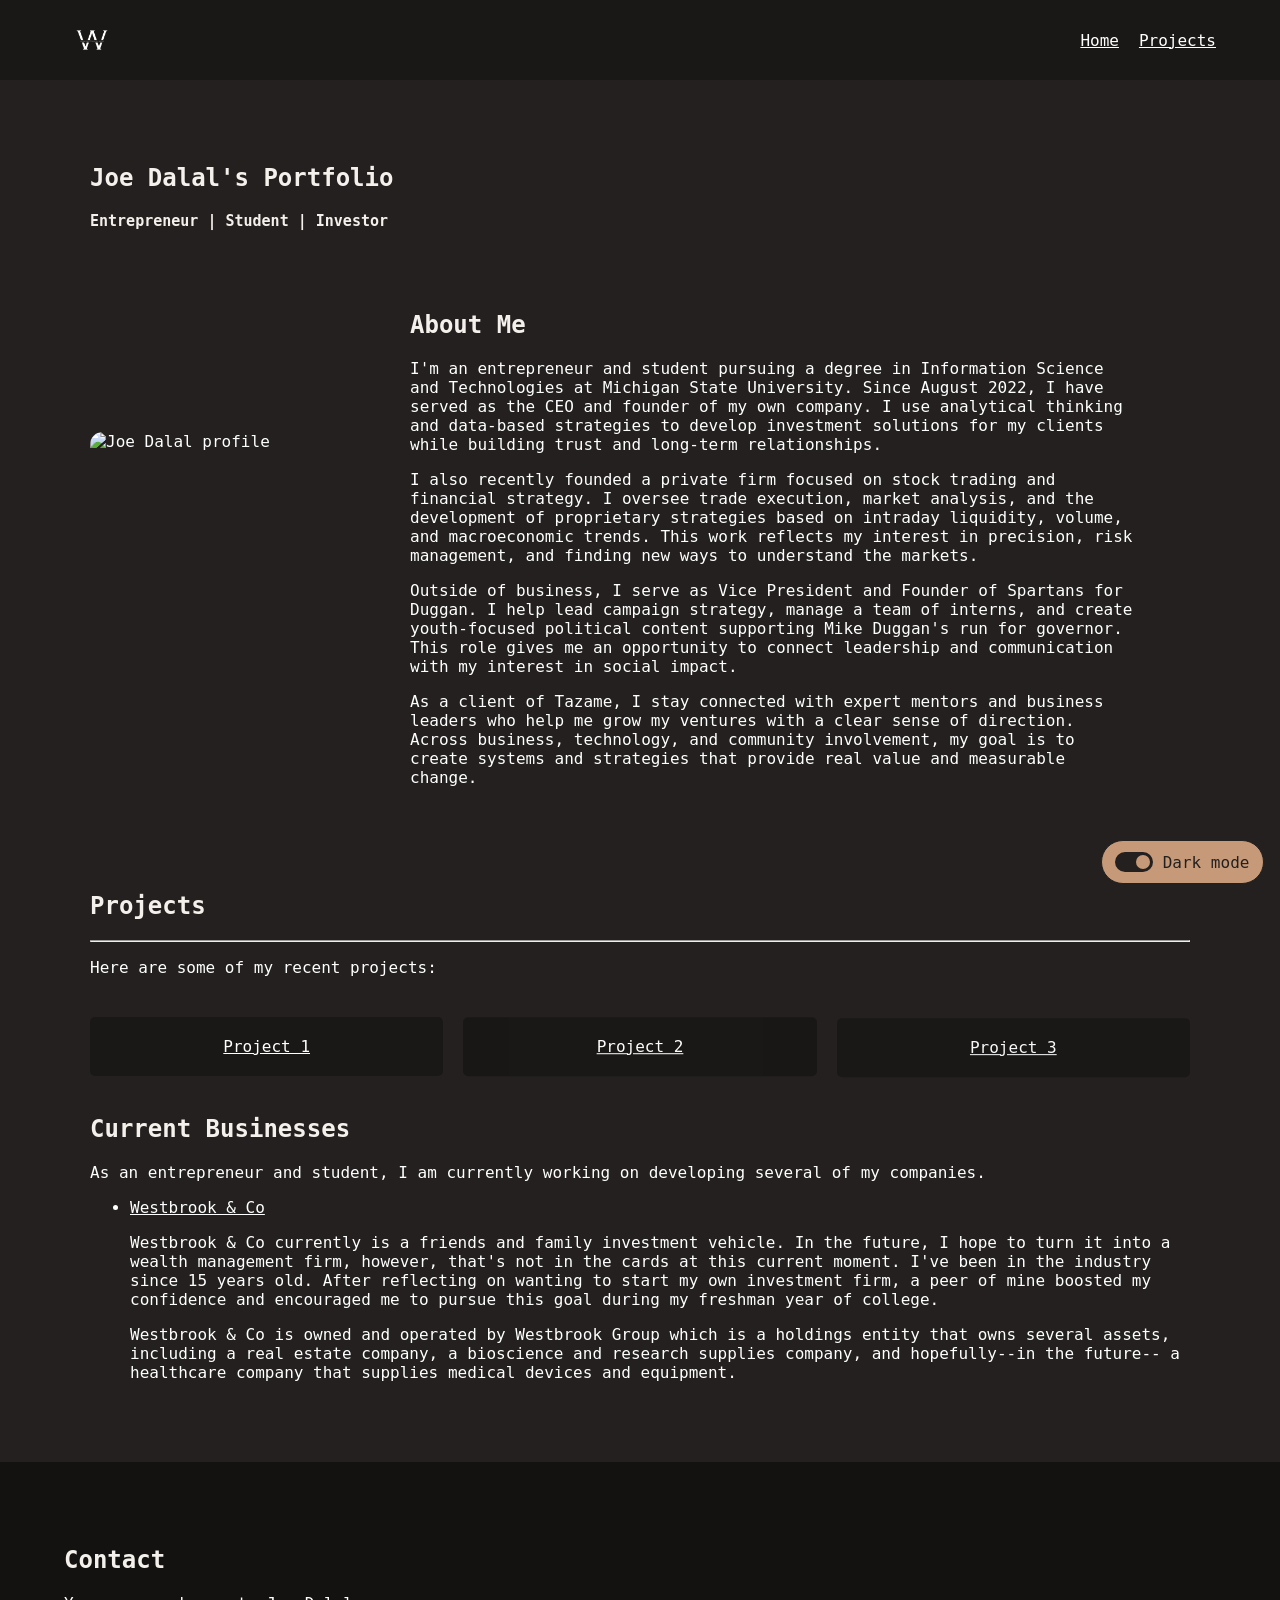
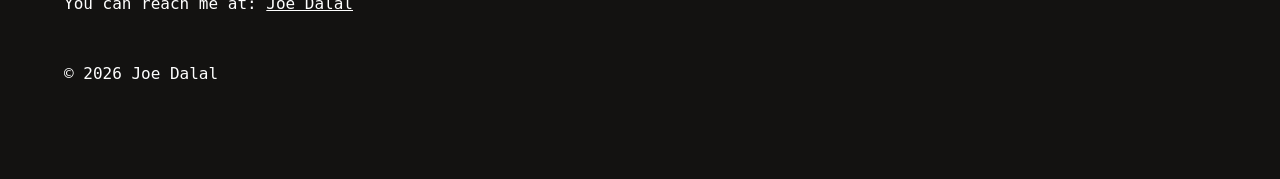
==== commit e5ba9140: "feat: Implement theme switcher with light and dark modes, enhance animations for project cards - Add" ====
--- a/index.html
+++ b/index.html
@@ -1,93 +1,100 @@
-<!DOCTYPE html>
-<html lang="en">
-<head>
-    <meta charset="UTF-8">
-    <meta name="viewport" content="width=device-width, initial-scale=1.0">
-    <meta name="description" content="Joseph Dalal's student portfolio, featuring web design coursework and projects.">
-    <link rel="stylesheet" href="web/css/global.css">
-    <title>Joe Dalal - Homepage</title>
-</head>
-<body>
-    <header>
-        <nav id="intro">
-            <div class="logo">
-                <img alt="Joe Dalal logo" src="public/branding/logo.png" />
-            </div>
-              <div class="nav links">
-                  <a href="index.html">Home</a>
-                  <a href="#projects">Projects</a>
-              </div>
-        </nav>
-    </header>
-
-
-    <main>
-        <section class="hometitle">
-            <h1>Joe Dalal's Portfolio</h1>
-            <h2>Entrepreneur | Student | Investor</h2>
-            <br />
-        </section>
-
-        <section class="aboutgrid">
-            <div class="profile">
-                <img alt="Joe Dalal profile" src="https://media.licdn.com/dms/image/v2/D5603AQGx5JPqGQm-_g/profile-displayphoto-shrink_200_200/profile-displayphoto-shrink_200_200/0/1701461171084?e=2147483647&v=beta&t=WghY-VVhK-2vonk13l8CIzff0tDoxIor9xdlxPy_VSw" />
-            </div>
-            <div class="about">
-                <h2>About Me</h2>
-                <p>I'm an entrepreneur and student pursuing a degree in Information Science and Technologies at Michigan State University. Since <time datetime="2022-08">August 2022</time>, I have served as the CEO and founder of my own company. I use analytical thinking and data-based strategies to develop investment solutions for my clients while building trust and long-term relationships.</p>
-                <p>I also recently founded a private firm focused on stock trading and financial strategy. I oversee trade execution, market analysis, and the development of proprietary strategies based on intraday liquidity, volume, and macroeconomic trends. This work reflects my interest in precision, risk management, and finding new ways to understand the markets.</p>
-                <p>Outside of business, I serve as Vice President and Founder of Spartans for Duggan. I help lead campaign strategy, manage a team of interns, and create youth-focused political content supporting Mike Duggan's run for governor. This role gives me an opportunity to connect leadership and communication with my interest in social impact.</p>
-                <p>As a client of Tazame, I stay connected with expert mentors and business leaders who help me grow my ventures with a clear sense of direction. Across business, technology, and community involvement, my goal is to create systems and strategies that provide real value and measurable change.</p>
-            </div>
-        </section>
-
-
-
-        <section aria-labelledby="project-heading">
-            <br />
-            <h2 id="project-heading">Projects</h2>
-            <hr />
-            <p>Here are some of my recent projects:</p>
-
-            <div class="projectsgrid">
-                <span class="projectsgrid grid1">
-                    <a href="https://joedalal.netlify.app">Project 1</a>
-                </span>
-
-                <span class="projectsgrid grid2">
-                    <a href="https://joedalal.netlify.app">Project 2</a>
-                </span>
-
-                <span class="projectsgrid grid3">
-                    <a href="https://joedalal.netlify.app">Project 3</a>
-                </span>
-            </div>
-            <br />
-
-        </section>
-
-
-        <section aria-labelledby="business-heading" id="projects">
-            <h2 id="business-heading">Current Businesses</h2>
-            <p>As an entrepreneur and student, I am currently working on developing several of my companies.</p>
-                <article>
-                    <ul><li>
-                        <p><a href="https://westbrookfund.com">Westbrook & Co</a></p>
-                        <p>Westbrook & Co currently is a friends and family investment vehicle. In the future, I hope to turn it into a wealth management firm, however, that's not in the cards at this current moment. I've been in the industry since 15 years old. After reflecting on wanting to start my own investment firm, a peer of mine boosted my confidence and encouraged me to pursue this goal during my freshman year of college.</p>
-                        <p>Westbrook & Co is owned and operated by Westbrook Group which is a holdings entity that owns several assets, including a real estate company, a bioscience and research supplies company, and hopefully--in the future-- a healthcare company that supplies medical devices and equipment. </p>
-                    </li></ul>
-                </article>
-        </section>
-    </main>
-
-
-    <footer>
-                <section>
-            <h2>Contact</h2>
-            <p>You can reach me at: <a href="https://linkedin.com/in/joedalal">Joe Dalal</a></p>
-        </section>
-        <br />
-        <p>&copy; 2026 Joe Dalal</p>
-    </footer>
-</body>
-</html>
+<!DOCTYPE html>
+<html lang="en">
+<head>
+    <meta charset="UTF-8">
+    <meta name="viewport" content="width=device-width, initial-scale=1.0">
+    <meta name="description" content="Joseph Dalal's student portfolio, featuring web design coursework and projects.">
+    <link rel="stylesheet" href="web/css/global.css">
+    <title>Joe Dalal - Homepage</title>
+    <link rel="stylesheet" href="web/css/theme.css">
+    <script defer src="web/js/anime.min.js"></script>
+    <script defer src="web/js/theme.js"></script>
+</head>
+<body>
+    <header>
+        <nav id="intro">
+            <div class="logo">
+                <img alt="Joe Dalal logo" src="public/branding/logo.png" />
+            </div>
+              <div class="nav links">
+                  <a href="index.html">Home</a>
+                  <a href="#projects">Projects</a>
+              </div>
+        </nav>
+    </header>
+
+
+    <main>
+        <section class="hometitle">
+            <h1>Joe Dalal's Portfolio</h1>
+            <h2>Entrepreneur | Student | Investor</h2>
+            <br />
+        </section>
+
+        <section class="aboutgrid">
+            <div class="profile">
+                <img alt="Joe Dalal profile" src="https://media.licdn.com/dms/image/v2/D5603AQGx5JPqGQm-_g/profile-displayphoto-shrink_200_200/profile-displayphoto-shrink_200_200/0/1701461171084?e=2147483647&v=beta&t=WghY-VVhK-2vonk13l8CIzff0tDoxIor9xdlxPy_VSw" />
+            </div>
+            <div class="about">
+                <h2>About Me</h2>
+                <p>I'm an entrepreneur and student pursuing a degree in Information Science and Technologies at Michigan State University. Since <time datetime="2022-08">August 2022</time>, I have served as the CEO and founder of my own company. I use analytical thinking and data-based strategies to develop investment solutions for my clients while building trust and long-term relationships.</p>
+                <p>I also recently founded a private firm focused on stock trading and financial strategy. I oversee trade execution, market analysis, and the development of proprietary strategies based on intraday liquidity, volume, and macroeconomic trends. This work reflects my interest in precision, risk management, and finding new ways to understand the markets.</p>
+                <p>Outside of business, I serve as Vice President and Founder of Spartans for Duggan. I help lead campaign strategy, manage a team of interns, and create youth-focused political content supporting Mike Duggan's run for governor. This role gives me an opportunity to connect leadership and communication with my interest in social impact.</p>
+                <p>As a client of Tazame, I stay connected with expert mentors and business leaders who help me grow my ventures with a clear sense of direction. Across business, technology, and community involvement, my goal is to create systems and strategies that provide real value and measurable change.</p>
+            </div>
+        </section>
+
+
+
+        <section aria-labelledby="project-heading">
+            <br />
+            <h2 id="project-heading">Projects</h2>
+            <hr />
+            <p>Here are some of my recent projects:</p>
+
+            <div class="projectsgrid">
+                <span class="projectsgrid grid1">
+                    <a href="https://joedalal.netlify.app">Project 1</a>
+                </span>
+
+                <span class="projectsgrid grid2">
+                    <a href="https://joedalal.netlify.app">Project 2</a>
+                </span>
+
+                <span class="projectsgrid grid3">
+                    <a href="https://joedalal.netlify.app">Project 3</a>
+                </span>
+            </div>
+            <br />
+
+        </section>
+
+
+        <section aria-labelledby="business-heading" id="projects">
+            <h2 id="business-heading">Current Businesses</h2>
+            <p>As an entrepreneur and student, I am currently working on developing several of my companies.</p>
+                <article>
+                    <ul><li>
+                        <p><a href="https://westbrookfund.com">Westbrook & Co</a></p>
+                        <p>Westbrook & Co currently is a friends and family investment vehicle. In the future, I hope to turn it into a wealth management firm, however, that's not in the cards at this current moment. I've been in the industry since 15 years old. After reflecting on wanting to start my own investment firm, a peer of mine boosted my confidence and encouraged me to pursue this goal during my freshman year of college.</p>
+                        <p>Westbrook & Co is owned and operated by Westbrook Group which is a holdings entity that owns several assets, including a real estate company, a bioscience and research supplies company, and hopefully--in the future-- a healthcare company that supplies medical devices and equipment. </p>
+                    </li></ul>
+                </article>
+        </section>
+    </main>
+
+
+    <footer>
+                <section>
+            <h2>Contact</h2>
+            <p>You can reach me at: <a href="https://linkedin.com/in/joedalal">Joe Dalal</a></p>
+        </section>
+        <br />
+        <p>&copy; 2026 Joe Dalal</p>
+    </footer>
+    <button type="button" class="themeswitch" role="switch" aria-checked="true">
+        <span class="switchtrack" aria-hidden="true"><span class="switchdot"></span></span>
+        Dark mode
+    </button>
+</body>
+</html>
--- a/web/css/theme.css
+++ b/web/css/theme.css
@@ -0,0 +1,100 @@
+/* Light palette */
+:root {
+    color-scheme: light;
+    --background: #f4f1ec;
+    --surface: #e8dfd6;
+    --footer: #e8dfd6;
+    --heading: #23201f;
+    --text: #38312d;
+    --link: #66452f;
+    --button: #66452f;
+    --button-text: #ffffff;
+}
+
+/* Dark palette */
+:root[data-theme="dark"] {
+    color-scheme: dark;
+    --background: #23201f;
+    --surface: #1a1817;
+    --footer: #131211;
+    --heading: #f4f1ec;
+    --text: #ffffff;
+    --link: #ffffff;
+    --button: #c69a78;
+    --button-text: #23201f;
+}
+
+body {
+    background-color: var(--background);
+    color: var(--text);
+}
+
+nav, .projectsgrid span {
+    background-color: var(--surface);
+}
+
+footer {
+    background-color: var(--footer);
+    padding-bottom: max(5%, 5rem);
+}
+
+h1, h2, h3 {
+    color: var(--heading);
+}
+
+a, a:visited, .nav.links {
+    color: var(--link);
+}
+
+.nav.links span:hover {
+    color: var(--button);
+}
+
+.themeswitch {
+    position: fixed;
+    bottom: 1rem;
+    right: 1rem;
+    z-index: 10;
+    display: flex;
+    align-items: center;
+    gap: 0.6rem;
+    min-height: 44px;
+    padding: 0.5rem 0.85rem;
+    border: 1px solid var(--button-text);
+    border-radius: 2rem;
+    background-color: var(--button);
+    color: var(--button-text);
+    font: inherit;
+    cursor: pointer;
+}
+
+.themeswitch:focus-visible {
+    outline: 3px solid var(--heading);
+    outline-offset: 3px;
+}
+
+.switchtrack {
+    width: 32px;
+    padding: 3px;
+    border-radius: 16px;
+    background-color: var(--button-text);
+}
+
+.switchdot {
+    display: block;
+    width: 14px;
+    height: 14px;
+    border-radius: 50%;
+    background-color: var(--button);
+    transition: transform 180ms ease;
+}
+
+.themeswitch[aria-checked="true"] .switchdot {
+    transform: translateX(18px);
+}
+
+@media (prefers-reduced-motion: reduce) {
+    .switchdot {
+        transition: none;
+    }
+}
